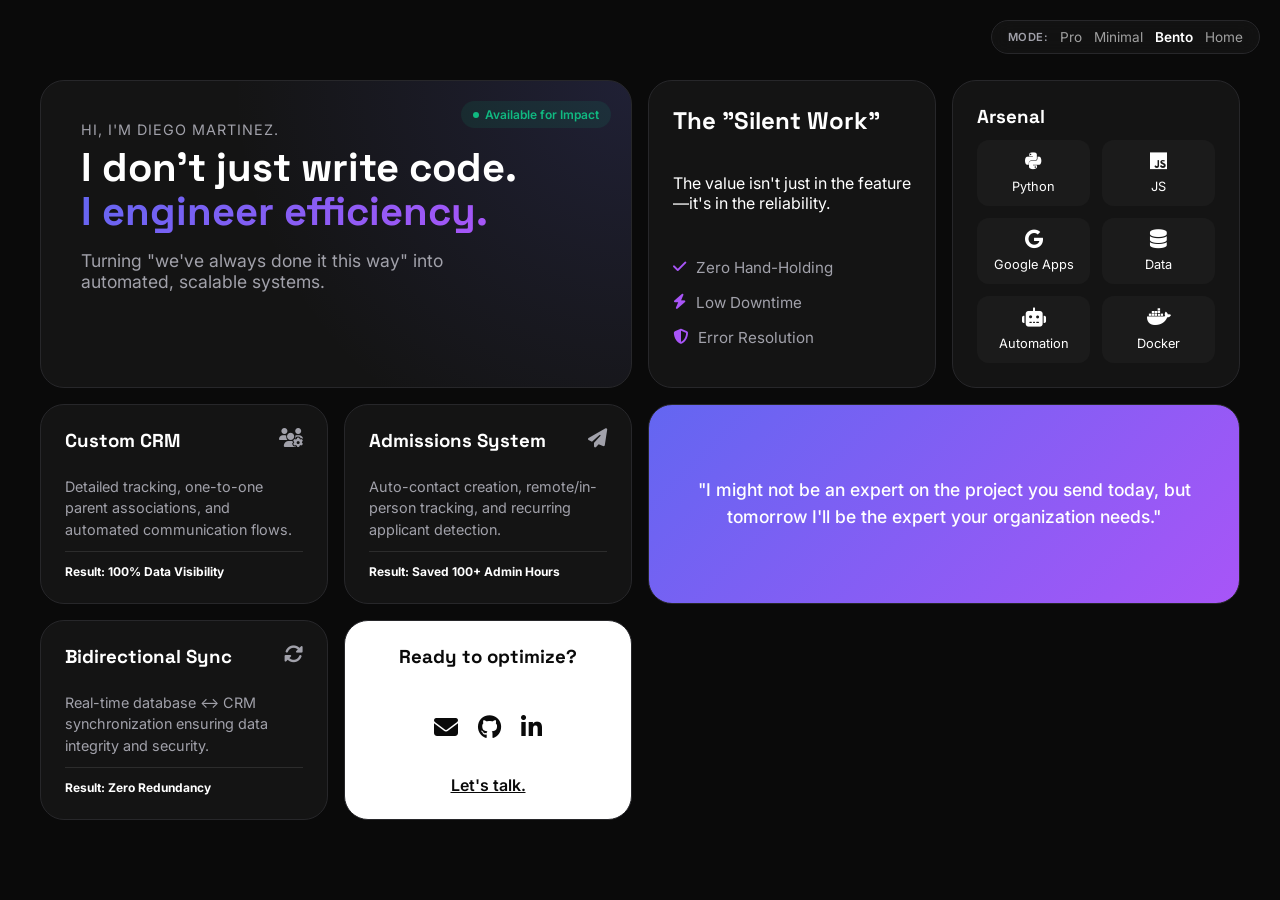
==== public/v3.html @ dd931329 "V 0.1 Initial Commit" ====
<!DOCTYPE html>
<html lang="en">
<head>
    <meta charset="UTF-8">
    <meta name="viewport" content="width=device-width, initial-scale=1.0">
    <title>Diego Martinez | Efficiency Architect</title>
    <link rel="stylesheet" href="v3.css">
    <link href="https://fonts.googleapis.com/css2?family=Inter:wght@300;400;600;800&family=Space+Grotesk:wght@400;700&display=swap" rel="stylesheet">
    <link rel="stylesheet" href="https://cdnjs.cloudflare.com/ajax/libs/font-awesome/6.4.0/css/all.min.css">
</head>
<body>
    <nav class="version-nav">
        <div class="nav-container">
            <span class="nav-label">Mode:</span>
            <a href="v1.html" class="nav-link">Pro</a>
            <a href="v2.html" class="nav-link">Minimal</a>
            <a href="v3.html" class="nav-link active">Bento</a>
            <a href="index.html" class="nav-link">Home</a>
        </div>
    </nav>

    <div class="bento-container">
        <!-- Tile 1: Hero / Introduction -->
        <div class="tile hero-tile">
            <div class="hero-content">
                <p class="greeting">Hi, I'm Diego Martinez.</p>
                <h1>I don't just write code.<br><span class="gradient-text">I engineer efficiency.</span></h1>
                <p class="subtitle">Turning "we've always done it this way" into automated, scalable systems.</p>
            </div>
            <div class="availability-badge">
                <span class="dot"></span> Available for Impact
            </div>
        </div>

        <!-- Tile 2: The "Silent Work" Philosophy -->
        <div class="tile philosophy-tile">
            <h2>The "Silent Work"</h2>
            <p>The value isn't just in the feature—it's in the reliability.</p>
            <ul class="stats-list">
                <li><i class="fa-solid fa-check"></i> Zero Hand-Holding</li>
                <li><i class="fa-solid fa-bolt"></i> Low Downtime</li>
                <li><i class="fa-solid fa-shield-halved"></i> Error Resolution</li>
            </ul>
        </div>

        <!-- Tile 3: Tech Stack -->
        <div class="tile stack-tile">
            <h3>Arsenal</h3>
            <div class="tech-grid">
                <div class="tech-item"><i class="fab fa-python"></i> <span>Python</span></div>
                <div class="tech-item"><i class="fab fa-js"></i> <span>JS</span></div>
                <div class="tech-item"><i class="fab fa-google"></i> <span>Google Apps</span></div>
                <div class="tech-item"><i class="fas fa-database"></i> <span>Data</span></div>
                <div class="tech-item"><i class="fas fa-robot"></i> <span>Automation</span></div>
                <div class="tech-item"><i class="fab fa-docker"></i> <span>Docker</span></div>
            </div>
        </div>

        <!-- Tile 4: Major Project - CRM -->
        <div class="tile project-tile crm-project">
            <div class="project-header">
                <h3>Custom CRM</h3>
                <i class="fas fa-users-cog"></i>
            </div>
            <p>Detailed tracking, one-to-one parent associations, and automated communication flows.</p>
            <div class="impact-tag">Result: 100% Data Visibility</div>
        </div>

        <!-- Tile 5: Major Project - Automation -->
        <div class="tile project-tile automation-project">
            <div class="project-header">
                <h3>Admissions System</h3>
                <i class="fas fa-paper-plane"></i>
            </div>
            <p>Auto-contact creation, remote/in-person tracking, and recurring applicant detection.</p>
            <div class="impact-tag">Result: Saved 100+ Admin Hours</div>
        </div>

        <!-- Tile 6: Quote / Value Prop -->
        <div class="tile quote-tile">
            <blockquote>
                "I might not be an expert on the project you send today, but tomorrow I'll be the expert your organization needs."
            </blockquote>
        </div>

        <!-- Tile 7: System Integration -->
        <div class="tile project-tile sync-project">
            <div class="project-header">
                <h3>Bidirectional Sync</h3>
                <i class="fas fa-sync-alt"></i>
            </div>
            <p>Real-time database ↔ CRM synchronization ensuring data integrity and security.</p>
            <div class="impact-tag">Result: Zero Redundancy</div>
        </div>

        <!-- Tile 8: Contact / CTA -->
        <div class="tile contact-tile">
            <h3>Ready to optimize?</h3>
            <div class="social-icons">
                <a href="#"><i class="fas fa-envelope"></i></a>
                <a href="#"><i class="fab fa-github"></i></a>
                <a href="#"><i class="fab fa-linkedin-in"></i></a>
            </div>
            <p>Let's talk.</p>
        </div>
    </div>
</body>
</html>
---- public/v3.css ----
:root {
    --bg-dark: #0a0a0a;
    --card-bg: #141414;
    --card-hover: #1c1c1c;
    --text-white: #ffffff;
    --text-gray: #a1a1aa;
    --accent-gradient: linear-gradient(135deg, #6366f1 0%, #a855f7 100%);
    --border-color: #27272a;
    --green-accent: #10b981;
}

* {
    margin: 0;
    padding: 0;
    box-sizing: border-box;
}

body {
    background-color: var(--bg-dark);
    color: var(--text-white);
    font-family: 'Inter', sans-serif;
    padding: 20px;
    min-height: 100vh;
}

/* Navigation */
.version-nav {
    position: fixed;
    top: 20px;
    right: 20px;
    z-index: 100;
    background: rgba(20, 20, 20, 0.8);
    padding: 8px 16px;
    border-radius: 999px;
    border: 1px solid var(--border-color);
    backdrop-filter: blur(10px);
}

.nav-container {
    display: flex;
    align-items: center;
    gap: 12px;
    font-size: 0.85rem;
}

.nav-label {
    color: var(--text-gray);
    font-weight: 600;
    text-transform: uppercase;
    font-size: 0.7rem;
    letter-spacing: 0.5px;
}

.nav-link {
    color: var(--text-white);
    text-decoration: none;
    opacity: 0.6;
    transition: opacity 0.2s;
}

.nav-link:hover, .nav-link.active {
    opacity: 1;
    font-weight: 600;
}

/* Bento Grid */
.bento-container {
    display: grid;
    grid-template-columns: repeat(4, 1fr);
    grid-template-rows: repeat(4, auto);
    gap: 16px;
    max-width: 1200px;
    margin: 60px auto 0;
    padding-bottom: 40px;
}

.tile {
    background-color: var(--card-bg);
    border: 1px solid var(--border-color);
    border-radius: 24px;
    padding: 24px;
    transition: all 0.3s cubic-bezier(0.25, 0.8, 0.25, 1);
    display: flex;
    flex-direction: column;
    justify-content: space-between;
    overflow: hidden;
    position: relative;
}

.tile:hover {
    transform: translateY(-4px);
    border-color: #3f3f46;
    box-shadow: 0 20px 40px -10px rgba(0, 0, 0, 0.5);
    z-index: 2;
}

/* Specific Tile Layouts */
.hero-tile {
    grid-column: span 2;
    grid-row: span 2;
    background: radial-gradient(circle at top right, rgba(99, 102, 241, 0.15), transparent 60%), var(--card-bg);
    padding: 40px;
}

.philosophy-tile {
    grid-column: span 1;
    grid-row: span 2;
}

.stack-tile {
    grid-column: span 1;
    grid-row: span 2;
}

.project-tile {
    grid-column: span 1;
    grid-row: span 1;
    min-height: 200px;
}

.quote-tile {
    grid-column: span 2;
    grid-row: span 1;
    background: var(--accent-gradient);
    display: flex;
    align-items: center;
    justify-content: center;
    text-align: center;
}

.contact-tile {
    grid-column: span 1;
    grid-row: span 1;
    background-color: var(--text-white);
    color: var(--bg-dark);
}

/* Typography & Content */
h1 {
    font-family: 'Space Grotesk', sans-serif;
    font-size: 2.5rem;
    line-height: 1.1;
    margin-bottom: 16px;
    font-weight: 700;
}

h2, h3 {
    font-family: 'Space Grotesk', sans-serif;
    margin-bottom: 12px;
}

.greeting {
    color: var(--text-gray);
    margin-bottom: 8px;
    font-size: 0.9rem;
    text-transform: uppercase;
    letter-spacing: 1px;
}

.gradient-text {
    background: var(--accent-gradient);
    -webkit-background-clip: text;
    background-clip: text;
    color: transparent;
}

.subtitle {
    font-size: 1.1rem;
    color: var(--text-gray);
    max-width: 90%;
}

.availability-badge {
    position: absolute;
    top: 20px;
    right: 20px;
    background: rgba(16, 185, 129, 0.1);
    color: var(--green-accent);
    padding: 6px 12px;
    border-radius: 99px;
    font-size: 0.75rem;
    font-weight: 600;
    display: flex;
    align-items: center;
    gap: 6px;
}

.dot {
    width: 6px;
    height: 6px;
    background-color: var(--green-accent);
    border-radius: 50%;
    animation: pulse 2s infinite;
}

@keyframes pulse {
    0% { opacity: 1; }
    50% { opacity: 0.4; }
    100% { opacity: 1; }
}

/* Philosophy Lists */
.stats-list {
    list-style: none;
    margin-top: 20px;
}

.stats-list li {
    display: flex;
    align-items: center;
    gap: 10px;
    margin-bottom: 16px;
    font-size: 0.95rem;
    color: var(--text-gray);
}

.stats-list i {
    color: #a855f7;
}

/* Tech Grid */
.tech-grid {
    display: grid;
    grid-template-columns: repeat(2, 1fr);
    gap: 12px;
}

.tech-item {
    background: rgba(255, 255, 255, 0.03);
    padding: 12px;
    border-radius: 12px;
    display: flex;
    flex-direction: column;
    align-items: center;
    justify-content: center;
    gap: 8px;
    font-size: 0.8rem;
    transition: background 0.2s;
}

.tech-item:hover {
    background: rgba(255, 255, 255, 0.08);
}

.tech-item i {
    font-size: 1.2rem;
    color: var(--text-white);
}

/* Projects */
.project-header {
    display: flex;
    justify-content: space-between;
    align-items: flex-start;
    margin-bottom: 12px;
}

.project-header i {
    font-size: 1.2rem;
    color: var(--text-gray);
}

.project-tile p {
    font-size: 0.9rem;
    color: var(--text-gray);
    line-height: 1.5;
}

.impact-tag {
    margin-top: auto;
    font-size: 0.75rem;
    font-weight: 700;
    color: var(--text-white);
    padding-top: 12px;
    border-top: 1px solid rgba(255,255,255,0.1);
}

/* Quote */
blockquote {
    font-size: 1.1rem;
    font-weight: 500;
    line-height: 1.5;
    color: var(--text-white);
}

/* Contact */
.contact-tile {
    align-items: center;
    text-align: center;
}

.contact-tile h3 {
    color: var(--bg-dark);
    font-weight: 800;
}

.social-icons {
    display: flex;
    gap: 20px;
    margin: 10px 0;
}

.social-icons a {
    color: var(--bg-dark);
    font-size: 1.5rem;
    transition: transform 0.2s;
}

.social-icons a:hover {
    transform: scale(1.1);
}

.contact-tile p {
    font-weight: 600;
    text-decoration: underline;
    cursor: pointer;
}

/* Responsive */
@media (max-width: 900px) {
    .bento-container {
        grid-template-columns: repeat(2, 1fr);
    }
    
    .hero-tile {
        grid-column: span 2;
    }
    
    .stack-tile {
        grid-column: span 1;
    }
    
    .philosophy-tile {
        grid-column: span 1;
    }
}

@media (max-width: 600px) {
    .bento-container {
        grid-template-columns: 1fr;
    }
    
    .tile {
        grid-column: span 1 !important;
        grid-row: span 1 !important;
    }
}
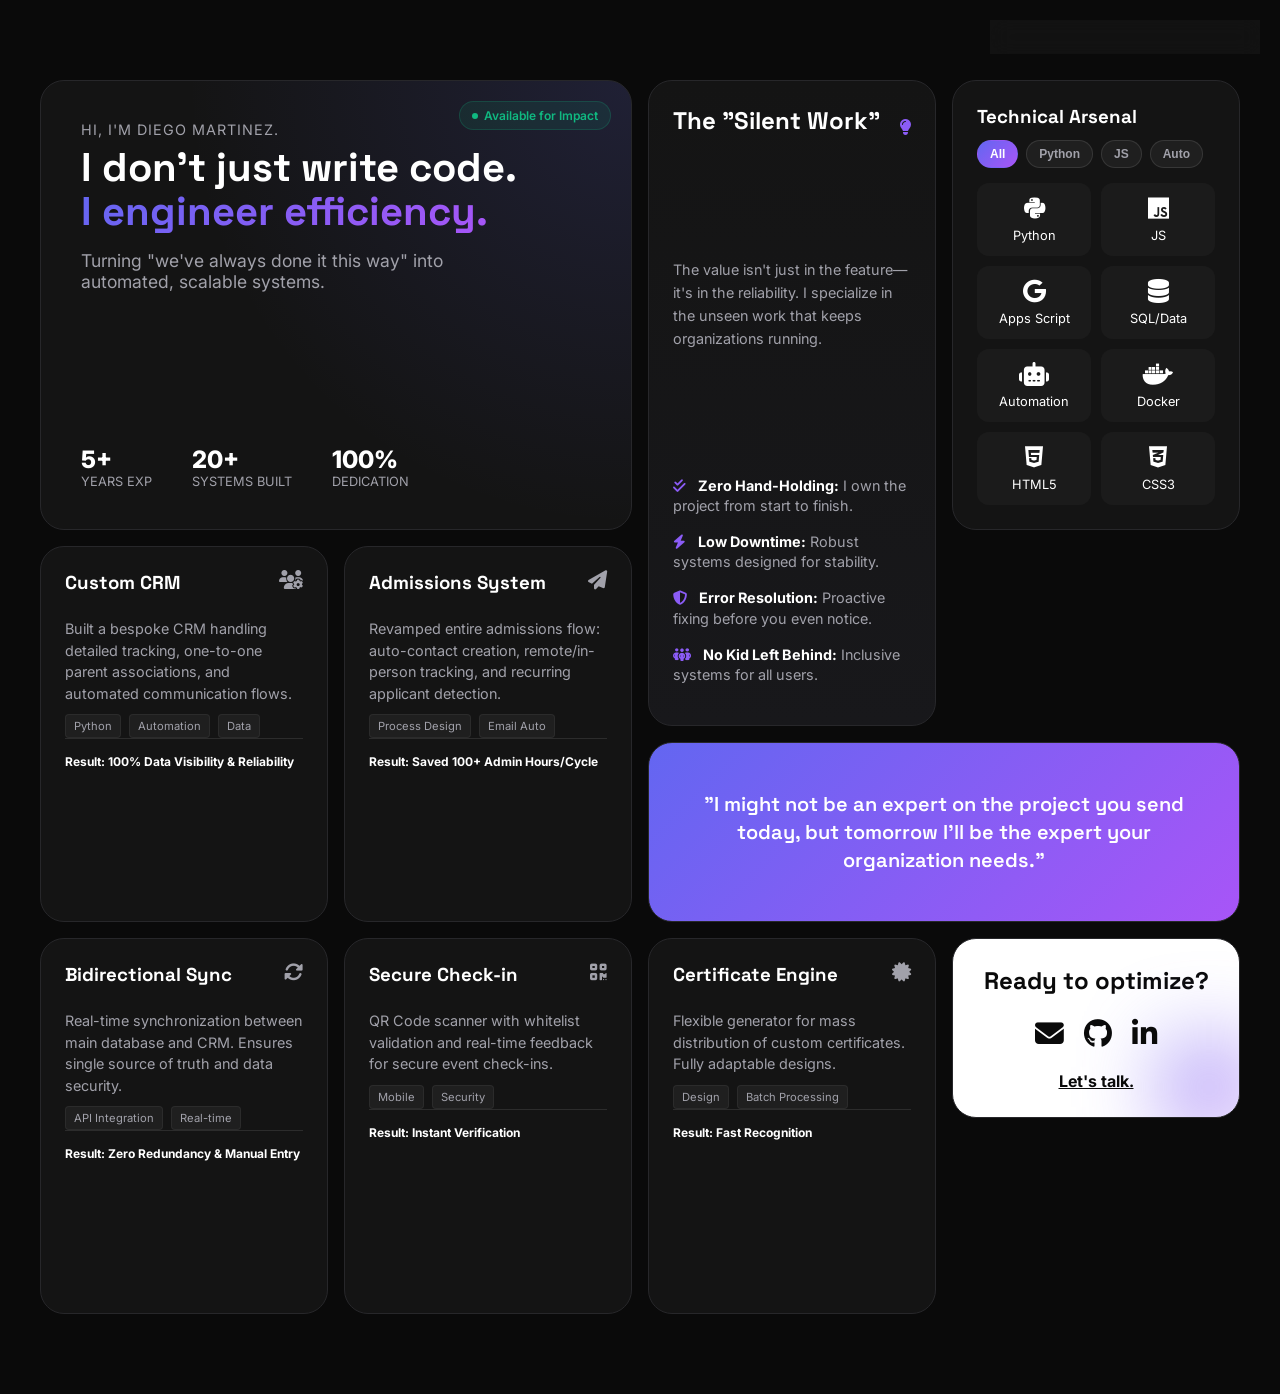
==== commit 15b9fb5f: "V 0.2 Added new version" ====
--- a/public/v3.html
+++ b/public/v3.html
@@ -30,50 +30,90 @@
             <div class="availability-badge">
                 <span class="dot"></span> Available for Impact
             </div>
+            <div class="hero-stats">
+                <div class="stat clickable-stat" data-target="5">
+                    <span class="number">5+</span>
+                    <span class="label">Years Exp</span>
+                </div>
+                <div class="stat clickable-stat" data-target="20">
+                    <span class="number">20+</span>
+                    <span class="label">Systems Built</span>
+                </div>
+                <div class="stat clickable-stat" data-target="100">
+                    <span class="number">100%</span>
+                    <span class="label">Dedication</span>
+                </div>
+            </div>
         </div>
 
         <!-- Tile 2: The "Silent Work" Philosophy -->
         <div class="tile philosophy-tile">
-            <h2>The "Silent Work"</h2>
-            <p>The value isn't just in the feature—it's in the reliability.</p>
+            <div class="tile-header">
+                <h2>The "Silent Work"</h2>
+                <i class="fa-solid fa-lightbulb"></i>
+            </div>
+            <p class="philosophy-text">The value isn't just in the feature—it's in the reliability. I specialize in the unseen work that keeps organizations running.</p>
             <ul class="stats-list">
-                <li><i class="fa-solid fa-check"></i> Zero Hand-Holding</li>
-                <li><i class="fa-solid fa-bolt"></i> Low Downtime</li>
-                <li><i class="fa-solid fa-shield-halved"></i> Error Resolution</li>
+                <li><i class="fa-solid fa-check-double"></i> <strong>Zero Hand-Holding:</strong> I own the project from start to finish.</li>
+                <li><i class="fa-solid fa-bolt"></i> <strong>Low Downtime:</strong> Robust systems designed for stability.</li>
+                <li><i class="fa-solid fa-shield-halved"></i> <strong>Error Resolution:</strong> Proactive fixing before you even notice.</li>
+                <li><i class="fa-solid fa-people-group"></i> <strong>No Kid Left Behind:</strong> Inclusive systems for all users.</li>
             </ul>
         </div>
 
         <!-- Tile 3: Tech Stack -->
         <div class="tile stack-tile">
-            <h3>Arsenal</h3>
+            <h3>Technical Arsenal</h3>
+            <div class="tech-filter-buttons">
+                <button class="tech-filter active" data-filter="all">All</button>
+                <button class="tech-filter" data-filter="python">Python</button>
+                <button class="tech-filter" data-filter="js">JS</button>
+                <button class="tech-filter" data-filter="automation">Auto</button>
+            </div>
             <div class="tech-grid">
-                <div class="tech-item"><i class="fab fa-python"></i> <span>Python</span></div>
-                <div class="tech-item"><i class="fab fa-js"></i> <span>JS</span></div>
-                <div class="tech-item"><i class="fab fa-google"></i> <span>Google Apps</span></div>
-                <div class="tech-item"><i class="fas fa-database"></i> <span>Data</span></div>
-                <div class="tech-item"><i class="fas fa-robot"></i> <span>Automation</span></div>
-                <div class="tech-item"><i class="fab fa-docker"></i> <span>Docker</span></div>
+                <div class="tech-item clickable" data-tooltip="Automation & Scripting" data-tech="python"><i class="fab fa-python"></i> <span>Python</span></div>
+                <div class="tech-item clickable" data-tooltip="Frontend & Logic" data-tech="js"><i class="fab fa-js"></i> <span>JS</span></div>
+                <div class="tech-item clickable" data-tooltip="Workspace Integration" data-tech="automation"><i class="fab fa-google"></i> <span>Apps Script</span></div>
+                <div class="tech-item clickable" data-tooltip="Data Management" data-tech="python"><i class="fas fa-database"></i> <span>SQL/Data</span></div>
+                <div class="tech-item clickable" data-tooltip="Process Automation" data-tech="automation"><i class="fas fa-robot"></i> <span>Automation</span></div>
+                <div class="tech-item clickable" data-tooltip="Containerization" data-tech="automation"><i class="fab fa-docker"></i> <span>Docker</span></div>
+                <div class="tech-item clickable" data-tooltip="Web Structure" data-tech="js"><i class="fab fa-html5"></i> <span>HTML5</span></div>
+                <div class="tech-item clickable" data-tooltip="Styling" data-tech="js"><i class="fab fa-css3-alt"></i> <span>CSS3</span></div>
             </div>
         </div>
 
         <!-- Tile 4: Major Project - CRM -->
-        <div class="tile project-tile crm-project">
-            <div class="project-header">
-                <h3>Custom CRM</h3>
-                <i class="fas fa-users-cog"></i>
-            </div>
-            <p>Detailed tracking, one-to-one parent associations, and automated communication flows.</p>
-            <div class="impact-tag">Result: 100% Data Visibility</div>
+        <div class="tile project-tile crm-project clickable-project" data-project="crm" data-tech="python automation">
+            <div class="project-bg"></div>
+            <div class="project-content">
+                <div class="project-header">
+                    <h3>Custom CRM</h3>
+                    <i class="fas fa-users-cog"></i>
+                </div>
+                <p>Built a bespoke CRM handling detailed tracking, one-to-one parent associations, and automated communication flows.</p>
+                <div class="tags">
+                    <span>Python</span><span>Automation</span><span>Data</span>
+                </div>
+                <div class="impact-tag">Result: 100% Data Visibility & Reliability</div>
+                <div class="click-hint"><i class="fas fa-hand-pointer"></i> Click for details</div>
+            </div>
         </div>
 
         <!-- Tile 5: Major Project - Automation -->
-        <div class="tile project-tile automation-project">
-            <div class="project-header">
-                <h3>Admissions System</h3>
-                <i class="fas fa-paper-plane"></i>
-            </div>
-            <p>Auto-contact creation, remote/in-person tracking, and recurring applicant detection.</p>
-            <div class="impact-tag">Result: Saved 100+ Admin Hours</div>
+        <div class="tile project-tile automation-project clickable-project" data-project="admissions" data-tech="automation js">
+            <div class="project-bg"></div>
+            <div class="project-content">
+                <div class="project-header">
+                    <h3>Admissions System</h3>
+                    <i class="fas fa-paper-plane"></i>
+                </div>
+                <p>Revamped entire admissions flow: auto-contact creation, remote/in-person tracking, and recurring applicant detection.</p>
+                <div class="tags">
+                    <span>Process Design</span><span>Email Auto</span>
+                </div>
+                <div class="impact-tag">Result: Saved 100+ Admin Hours/Cycle</div>
+                <div class="click-hint"><i class="fas fa-hand-pointer"></i> Click for details</div>
+            </div>
         </div>
 
         <!-- Tile 6: Quote / Value Prop -->
@@ -84,16 +124,57 @@
         </div>
 
         <!-- Tile 7: System Integration -->
-        <div class="tile project-tile sync-project">
-            <div class="project-header">
-                <h3>Bidirectional Sync</h3>
-                <i class="fas fa-sync-alt"></i>
-            </div>
-            <p>Real-time database ↔ CRM synchronization ensuring data integrity and security.</p>
-            <div class="impact-tag">Result: Zero Redundancy</div>
-        </div>
-
-        <!-- Tile 8: Contact / CTA -->
+        <div class="tile project-tile sync-project clickable-project" data-project="sync" data-tech="python automation">
+            <div class="project-bg"></div>
+            <div class="project-content">
+                <div class="project-header">
+                    <h3>Bidirectional Sync</h3>
+                    <i class="fas fa-sync-alt"></i>
+                </div>
+                <p>Real-time synchronization between main database and CRM. Ensures single source of truth and data security.</p>
+                <div class="tags">
+                    <span>API Integration</span><span>Real-time</span>
+                </div>
+                <div class="impact-tag">Result: Zero Redundancy & Manual Entry</div>
+                <div class="click-hint"><i class="fas fa-hand-pointer"></i> Click for details</div>
+            </div>
+        </div>
+
+        <!-- Tile 8: New Project - QR Scanner -->
+        <div class="tile project-tile qr-project clickable-project" data-project="qr" data-tech="js">
+            <div class="project-bg"></div>
+            <div class="project-content">
+                <div class="project-header">
+                    <h3>Secure Check-in</h3>
+                    <i class="fas fa-qrcode"></i>
+                </div>
+                <p>QR Code scanner with whitelist validation and real-time feedback for secure event check-ins.</p>
+                <div class="tags">
+                    <span>Mobile</span><span>Security</span>
+                </div>
+                <div class="impact-tag">Result: Instant Verification</div>
+                <div class="click-hint"><i class="fas fa-hand-pointer"></i> Click for details</div>
+            </div>
+        </div>
+
+         <!-- Tile 9: New Project - Certificate Gen -->
+         <div class="tile project-tile cert-project clickable-project" data-project="cert" data-tech="automation">
+            <div class="project-bg"></div>
+            <div class="project-content">
+                <div class="project-header">
+                    <h3>Certificate Engine</h3>
+                    <i class="fas fa-certificate"></i>
+                </div>
+                <p>Flexible generator for mass distribution of custom certificates. Fully adaptable designs.</p>
+                <div class="tags">
+                    <span>Design</span><span>Batch Processing</span>
+                </div>
+                <div class="impact-tag">Result: Fast Recognition</div>
+                <div class="click-hint"><i class="fas fa-hand-pointer"></i> Click for details</div>
+            </div>
+        </div>
+
+        <!-- Tile 10: Contact / CTA -->
         <div class="tile contact-tile">
             <h3>Ready to optimize?</h3>
             <div class="social-icons">
@@ -102,7 +183,18 @@
                 <a href="#"><i class="fab fa-linkedin-in"></i></a>
             </div>
             <p>Let's talk.</p>
+            <div class="contact-decoration"></div>
         </div>
     </div>
+
+    <!-- Modal for Project Details -->
+    <div id="projectModal" class="modal">
+        <div class="modal-content">
+            <span class="modal-close">&times;</span>
+            <div id="modalBody"></div>
+        </div>
+    </div>
+
+    <script src="v3.js"></script>
 </body>
 </html>
--- a/public/v3.css
+++ b/public/v3.css
@@ -5,8 +5,11 @@
     --text-white: #ffffff;
     --text-gray: #a1a1aa;
     --accent-gradient: linear-gradient(135deg, #6366f1 0%, #a855f7 100%);
+    --accent-glow: rgba(139, 92, 246, 0.3);
     --border-color: #27272a;
     --green-accent: #10b981;
+    --blue-accent: #3b82f6;
+    --purple-accent: #8b5cf6;
 }
 
 * {
@@ -67,11 +70,11 @@
 .bento-container {
     display: grid;
     grid-template-columns: repeat(4, 1fr);
-    grid-template-rows: repeat(4, auto);
+    grid-auto-rows: minmax(180px, auto);
     gap: 16px;
     max-width: 1200px;
     margin: 60px auto 0;
-    padding-bottom: 40px;
+    padding-bottom: 60px;
 }
 
 .tile {
@@ -79,16 +82,17 @@
     border: 1px solid var(--border-color);
     border-radius: 24px;
     padding: 24px;
-    transition: all 0.3s cubic-bezier(0.25, 0.8, 0.25, 1);
+    transition: all 0.4s cubic-bezier(0.25, 0.8, 0.25, 1);
     display: flex;
     flex-direction: column;
     justify-content: space-between;
     overflow: hidden;
     position: relative;
+    cursor: default;
 }
 
 .tile:hover {
-    transform: translateY(-4px);
+    transform: translateY(-4px) scale(1.01);
     border-color: #3f3f46;
     box-shadow: 0 20px 40px -10px rgba(0, 0, 0, 0.5);
     z-index: 2;
@@ -102,9 +106,40 @@
     padding: 40px;
 }
 
+.hero-stats {
+    display: flex;
+    gap: 40px;
+    margin-top: 30px;
+}
+
+.hero-stats .stat {
+    display: flex;
+    flex-direction: column;
+}
+
+.hero-stats .number {
+    font-size: 1.5rem;
+    font-weight: 800;
+    color: var(--text-white);
+}
+
+.hero-stats .label {
+    font-size: 0.8rem;
+    color: var(--text-gray);
+    text-transform: uppercase;
+}
+
 .philosophy-tile {
     grid-column: span 1;
-    grid-row: span 2;
+    grid-row: span 3;
+    background: linear-gradient(to bottom, var(--card-bg), #18181b);
+}
+
+.philosophy-text {
+    font-size: 0.9rem;
+    color: var(--text-gray);
+    margin-bottom: 20px;
+    line-height: 1.6;
 }
 
 .stack-tile {
@@ -114,8 +149,40 @@
 
 .project-tile {
     grid-column: span 1;
-    grid-row: span 1;
-    min-height: 200px;
+    grid-row: span 2;
+    min-height: 250px;
+    group;
+}
+
+.project-tile .project-bg {
+    position: absolute;
+    top: 0;
+    left: 0;
+    width: 100%;
+    height: 100%;
+    background: linear-gradient(45deg, transparent 0%, rgba(255,255,255,0.03) 100%);
+    opacity: 0;
+    transition: opacity 0.3s;
+}
+
+.project-tile:hover .project-bg {
+    opacity: 1;
+}
+
+.project-tile .tags {
+    display: flex;
+    gap: 8px;
+    flex-wrap: wrap;
+    margin-top: 10px;
+}
+
+.project-tile .tags span {
+    background: rgba(255,255,255,0.05);
+    padding: 4px 8px;
+    border-radius: 4px;
+    font-size: 0.7rem;
+    color: var(--text-gray);
+    border: 1px solid rgba(255,255,255,0.05);
 }
 
 .quote-tile {
@@ -126,6 +193,7 @@
     align-items: center;
     justify-content: center;
     text-align: center;
+    padding: 40px;
 }
 
 .contact-tile {
@@ -133,6 +201,19 @@
     grid-row: span 1;
     background-color: var(--text-white);
     color: var(--bg-dark);
+    position: relative;
+    overflow: hidden;
+}
+
+.contact-decoration {
+    position: absolute;
+    bottom: -20px;
+    right: -20px;
+    width: 100px;
+    height: 100px;
+    background: var(--accent-gradient);
+    filter: blur(40px);
+    opacity: 0.5;
 }
 
 /* Typography & Content */
@@ -147,6 +228,17 @@
 h2, h3 {
     font-family: 'Space Grotesk', sans-serif;
     margin-bottom: 12px;
+}
+
+.tile-header {
+    display: flex;
+    justify-content: space-between;
+    align-items: center;
+    margin-bottom: 15px;
+}
+
+.tile-header i {
+    color: var(--purple-accent);
 }
 
 .greeting {
@@ -183,6 +275,7 @@
     display: flex;
     align-items: center;
     gap: 6px;
+    border: 1px solid rgba(16, 185, 129, 0.2);
 }
 
 .dot {
@@ -194,35 +287,38 @@
 }
 
 @keyframes pulse {
-    0% { opacity: 1; }
-    50% { opacity: 0.4; }
-    100% { opacity: 1; }
+    0% { opacity: 1; box-shadow: 0 0 0 0 rgba(16, 185, 129, 0.4); }
+    70% { opacity: 1; box-shadow: 0 0 0 6px rgba(16, 185, 129, 0); }
+    100% { opacity: 1; box-shadow: 0 0 0 0 rgba(16, 185, 129, 0); }
 }
 
 /* Philosophy Lists */
 .stats-list {
     list-style: none;
-    margin-top: 20px;
+    margin-top: 10px;
 }
 
 .stats-list li {
-    display: flex;
-    align-items: center;
-    gap: 10px;
     margin-bottom: 16px;
-    font-size: 0.95rem;
-    color: var(--text-gray);
+    font-size: 0.9rem;
+    color: var(--text-gray);
+    line-height: 1.4;
 }
 
 .stats-list i {
-    color: #a855f7;
+    color: var(--purple-accent);
+    margin-right: 8px;
+}
+
+.stats-list strong {
+    color: var(--text-white);
 }
 
 /* Tech Grid */
 .tech-grid {
     display: grid;
     grid-template-columns: repeat(2, 1fr);
-    gap: 12px;
+    gap: 10px;
 }
 
 .tech-item {
@@ -235,15 +331,18 @@
     justify-content: center;
     gap: 8px;
     font-size: 0.8rem;
-    transition: background 0.2s;
+    transition: all 0.2s;
+    border: 1px solid transparent;
 }
 
 .tech-item:hover {
     background: rgba(255, 255, 255, 0.08);
+    border-color: rgba(255, 255, 255, 0.1);
+    transform: translateY(-2px);
 }
 
 .tech-item i {
-    font-size: 1.2rem;
+    font-size: 1.5rem;
     color: var(--text-white);
 }
 
@@ -258,12 +357,18 @@
 .project-header i {
     font-size: 1.2rem;
     color: var(--text-gray);
+    transition: color 0.3s;
+}
+
+.project-tile:hover .project-header i {
+    color: var(--text-white);
 }
 
 .project-tile p {
     font-size: 0.9rem;
     color: var(--text-gray);
     line-height: 1.5;
+    flex-grow: 1;
 }
 
 .impact-tag {
@@ -271,38 +376,44 @@
     font-size: 0.75rem;
     font-weight: 700;
     color: var(--text-white);
-    padding-top: 12px;
+    padding-top: 15px;
     border-top: 1px solid rgba(255,255,255,0.1);
 }
 
 /* Quote */
 blockquote {
-    font-size: 1.1rem;
-    font-weight: 500;
-    line-height: 1.5;
-    color: var(--text-white);
+    font-size: 1.25rem;
+    font-weight: 600;
+    line-height: 1.4;
+    color: var(--text-white);
+    font-family: 'Space Grotesk', sans-serif;
 }
 
 /* Contact */
 .contact-tile {
     align-items: center;
     text-align: center;
+    justify-content: center;
+    gap: 15px;
 }
 
 .contact-tile h3 {
     color: var(--bg-dark);
     font-weight: 800;
+    font-size: 1.5rem;
+    margin: 0;
 }
 
 .social-icons {
     display: flex;
     gap: 20px;
-    margin: 10px 0;
+    margin: 5px 0;
+    z-index: 2;
 }
 
 .social-icons a {
     color: var(--bg-dark);
-    font-size: 1.5rem;
+    font-size: 1.8rem;
     transition: transform 0.2s;
 }
 
@@ -311,13 +422,32 @@
 }
 
 .contact-tile p {
-    font-weight: 600;
+    font-weight: 700;
     text-decoration: underline;
     cursor: pointer;
+    color: var(--bg-dark);
+    z-index: 2;
 }
 
 /* Responsive */
-@media (max-width: 900px) {
+@media (max-width: 1024px) {
+    .bento-container {
+        grid-template-columns: repeat(3, 1fr);
+    }
+    .hero-tile {
+        grid-column: span 2;
+    }
+    .philosophy-tile {
+        grid-column: span 1;
+        grid-row: span 3;
+    }
+    .stack-tile {
+        grid-column: span 1;
+        grid-row: span 2;
+    }
+}
+
+@media (max-width: 768px) {
     .bento-container {
         grid-template-columns: repeat(2, 1fr);
     }
@@ -326,16 +456,26 @@
         grid-column: span 2;
     }
     
-    .stack-tile {
-        grid-column: span 1;
+    .quote-tile {
+        grid-column: span 2;
     }
     
     .philosophy-tile {
+        grid-column: span 2;
+        grid-row: span 1;
+    }
+
+    .stack-tile {
+        grid-column: span 2;
+        grid-row: span 1;
+    }
+    
+    .project-tile {
         grid-column: span 1;
     }
 }
 
-@media (max-width: 600px) {
+@media (max-width: 480px) {
     .bento-container {
         grid-template-columns: 1fr;
     }
@@ -345,3 +485,183 @@
         grid-row: span 1 !important;
     }
 }
+
+/* Interactive Elements */
+.tech-filter-buttons {
+    display: flex;
+    gap: 8px;
+    margin-bottom: 15px;
+    flex-wrap: wrap;
+}
+
+.tech-filter {
+    background: rgba(255, 255, 255, 0.05);
+    border: 1px solid rgba(255, 255, 255, 0.1);
+    color: var(--text-gray);
+    padding: 6px 12px;
+    border-radius: 20px;
+    font-size: 0.75rem;
+    cursor: pointer;
+    transition: all 0.2s;
+    font-weight: 600;
+}
+
+.tech-filter:hover {
+    background: rgba(255, 255, 255, 0.1);
+    border-color: rgba(255, 255, 255, 0.2);
+}
+
+.tech-filter.active {
+    background: var(--accent-gradient);
+    border-color: transparent;
+    color: var(--text-white);
+}
+
+.tech-item.clickable {
+    cursor: pointer;
+}
+
+.tech-item.clickable:active {
+    transform: scale(0.95);
+}
+
+.clickable-project {
+    cursor: pointer;
+    position: relative;
+}
+
+.click-hint {
+    position: absolute;
+    bottom: 10px;
+    right: 10px;
+    font-size: 0.7rem;
+    color: var(--text-gray);
+    opacity: 0;
+    transition: opacity 0.3s;
+    display: flex;
+    align-items: center;
+    gap: 4px;
+}
+
+.clickable-project:hover .click-hint {
+    opacity: 1;
+}
+
+.clickable-stat {
+    cursor: pointer;
+    transition: transform 0.2s;
+}
+
+.clickable-stat:hover {
+    transform: scale(1.1);
+}
+
+.clickable-stat:active {
+    transform: scale(0.95);
+}
+
+/* Modal Styles */
+.modal {
+    display: none;
+    position: fixed;
+    z-index: 10000;
+    left: 0;
+    top: 0;
+    width: 100%;
+    height: 100%;
+    background-color: rgba(0, 0, 0, 0.85);
+    backdrop-filter: blur(5px);
+    animation: fadeIn 0.3s;
+}
+
+.modal.active {
+    display: flex;
+    align-items: center;
+    justify-content: center;
+}
+
+.modal-content {
+    background-color: var(--card-bg);
+    border: 1px solid var(--border-color);
+    border-radius: 24px;
+    padding: 40px;
+    max-width: 600px;
+    width: 90%;
+    max-height: 80vh;
+    overflow-y: auto;
+    position: relative;
+    animation: slideUp 0.3s;
+}
+
+@keyframes fadeIn {
+    from { opacity: 0; }
+    to { opacity: 1; }
+}
+
+@keyframes slideUp {
+    from {
+        transform: translateY(50px);
+        opacity: 0;
+    }
+    to {
+        transform: translateY(0);
+        opacity: 1;
+    }
+}
+
+.modal-close {
+    position: absolute;
+    top: 20px;
+    right: 20px;
+    font-size: 28px;
+    font-weight: bold;
+    color: var(--text-gray);
+    cursor: pointer;
+    transition: color 0.2s;
+}
+
+.modal-close:hover {
+    color: var(--text-white);
+}
+
+#modalBody h2 {
+    margin-bottom: 20px;
+    color: var(--text-white);
+}
+
+#modalBody p {
+    color: var(--text-gray);
+    line-height: 1.6;
+    margin-bottom: 15px;
+}
+
+.modal-tags {
+    display: flex;
+    gap: 8px;
+    flex-wrap: wrap;
+    margin: 20px 0;
+}
+
+.modal-tags span {
+    background: rgba(255, 255, 255, 0.05);
+    padding: 6px 12px;
+    border-radius: 6px;
+    font-size: 0.8rem;
+    color: var(--text-gray);
+    border: 1px solid rgba(255, 255, 255, 0.1);
+}
+
+.modal-impact {
+    background: var(--accent-gradient);
+    padding: 15px;
+    border-radius: 12px;
+    margin-top: 20px;
+    font-weight: 600;
+}
+
+/* Filtered out projects */
+.project-tile.filtered-out {
+    opacity: 0.3;
+    transform: scale(0.95);
+    pointer-events: none;
+}
